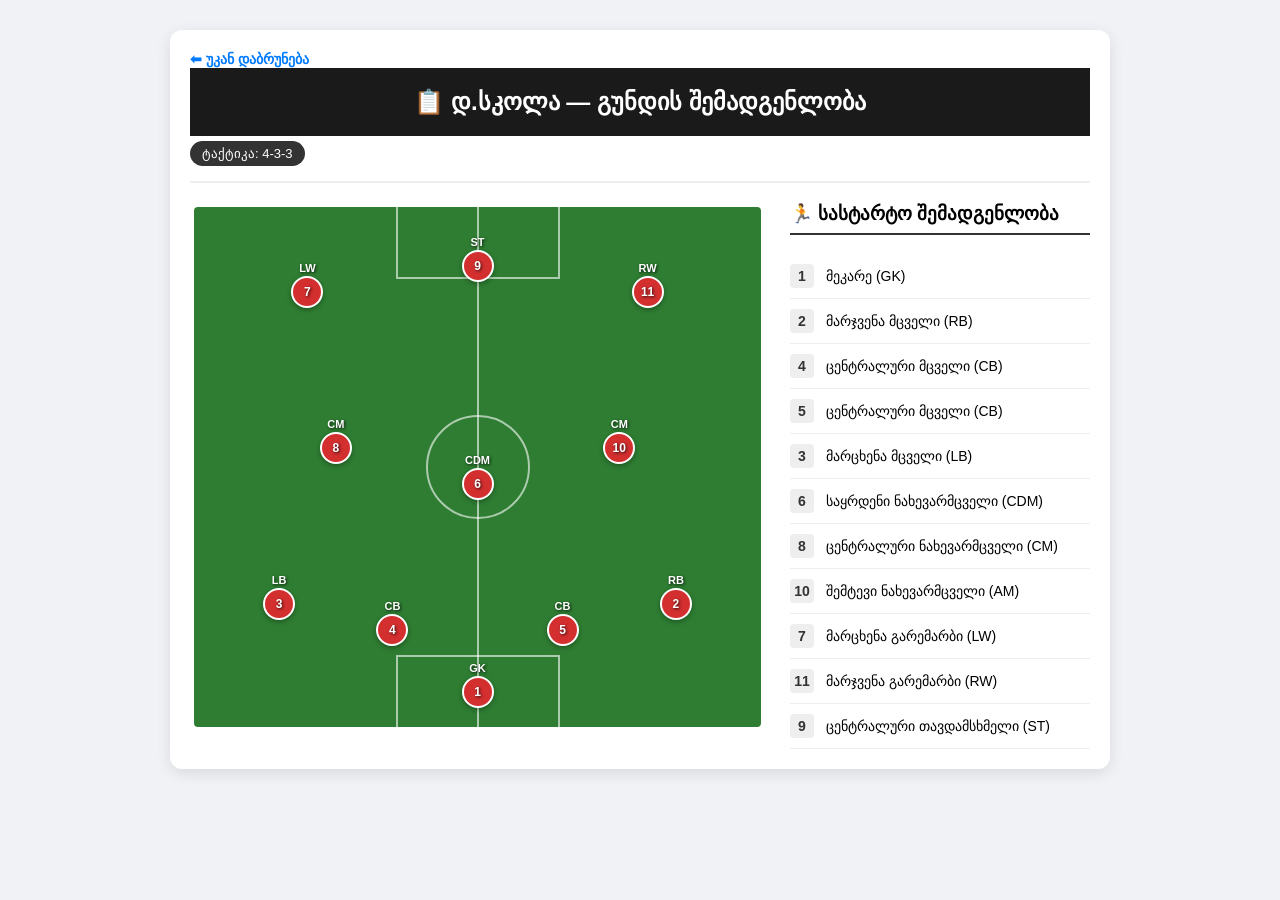
==== dinamo-school.html @ bb1ff4c6 "Create dinamo-school.html" ====
<!DOCTYPE html>
<html lang="ka">
<head>
    <meta charset="UTF-8">
    <meta name="viewport" content="width=device-width, initial-scale=1.0">
    <title>დ.სკოლა - შემადგენლობა</title>
    <link rel="stylesheet" href="style.css">
</head>
<body>

    <div class="team-profile-container">
        <div class="profile-header">
            <a href="index.html" class="back-btn">⬅ უკან დაბრუნება</a>
            <h2>📋 დ.სკოლა — გუნდის შემადგენლობა</h2>
            <p class="formation-badge">ტაქტიკა: 4-3-3</p>
        </div>

        <div class="profile-dashboard">
            <div class="pitch-container">
                <div class="football-pitch">
                    <div class="center-circle"></div>
                    <div class="penalty-area-top"></div>
                    <div class="penalty-area-bottom"></div>
                    
                    <div class="player-node" style="top: 15%; left: 20%;"><span>LW</span><div class="player-shirt">7</div></div>
                    <div class="player-node" style="top: 10%; left: 50%;"><span>ST</span><div class="player-shirt">9</div></div>
                    <div class="player-node" style="top: 15%; left: 80%;"><span>RW</span><div class="player-shirt">11</div></div>
                    <div class="player-node" style="top: 45%; left: 25%;"><span>CM</span><div class="player-shirt">8</div></div>
                    <div class="player-node" style="top: 52%; left: 50%;"><span>CDM</span><div class="player-shirt">6</div></div>
                    <div class="player-node" style="top: 45%; left: 75%;"><span>CM</span><div class="player-shirt">10</div></div>
                    <div class="player-node" style="top: 75%; left: 15%;"><span>LB</span><div class="player-shirt">3</div></div>
                    <div class="player-node" style="top: 80%; left: 35%;"><span>CB</span><div class="player-shirt">4</div></div>
                    <div class="player-node" style="top: 80%; left: 65%;"><span>CB</span><div class="player-shirt">5</div></div>
                    <div class="player-node" style="top: 75%; left: 85%;"><span>RB</span><div class="player-shirt">2</div></div>
                    <div class="player-node" style="top: 92%; left: 50%;"><span>GK</span><div class="player-shirt">1</div></div>
                </div>
            </div>

            <div class="roster-sidebar">
                <h3>🏃 სასტარტო შემადგენლობა</h3>
                <ul class="player-list">
                    <li><span class="num">1</span> მეკარე (GK)</li>
                    <li><span class="num">2</span> მარჯვენა მცველი (RB)</li>
                    <li><span class="num">4</span> ცენტრალური მცველი (CB)</li>
                    <li><span class="num">5</span> ცენტრალური მცველი (CB)</li>
                    <li><span class="num">3</span> მარცხენა მცველი (LB)</li>
                    <li><span class="num">6</span> საყრდენი ნახევარმცველი (CDM)</li>
                    <li><span class="num">8</span> ცენტრალური ნახევარმცველი (CM)</li>
                    <li><span class="num">10</span> შემტევი ნახევარმცველი (AM)</li>
                    <li><span class="num">7</span> მარცხენა გარემარბი (LW)</li>
                    <li><span class="num">11</span> მარჯვენა გარემარბი (RW)</li>
                    <li><span class="num">9</span> ცენტრალური თავდამსხმელი (ST)</li>
                </ul>
            </div>
        </div>
    </div>

</body>
</html>
---- style.css ----
body {
    background-color: #f0f2f5;
    margin: 0;
    padding: 10px;
}

.table-container {
    max-width: 600px;
    margin: 20px auto;
    font-family: Arial, sans-serif;
    box-shadow: 0 4px 15px rgba(0,0,0,0.1);
    border-radius: 10px;
    overflow-x: auto;
    -webkit-overflow-scrolling: touch;
}

h2 {
    text-align: center;
    background-color: #1a1a1a;
    color: white;
    margin: 0;
    padding: 20px;
}

.tournament-table {
    width: 100%;
    border-collapse: collapse;
    background: #fff;
    min-width: 500px;
}

.tournament-table th, .tournament-table td {
    padding: 12px 8px;
    text-align: center;
    border-bottom: 1px solid #eee;
    font-size: 14px;
}

.tournament-table th {
    background-color: #333;
    color: white;
    font-size: 13px;
    text-transform: uppercase;
}

.tournament-table .team-name {
    text-align: left;
    font-weight: bold;
    display: flex;
    align-items: center;
    gap: 10px;
    white-space: nowrap;
}

.tournament-table tbody tr:nth-child(even) {
    background-color: #f9f9f9;
}

.top-team { background-color: #e8f5e9 !important; }
.bottom-team { background-color: #ffebee !important; }

.team-logo {
    width: 25px;
    height: 25px;
    object-fit: contain;
    flex-shrink: 0;
}

/* ==========================================================================
   NEW WORK: TEAM SEPARATE PROFILES STYLE DESIGN
   ========================================================================== */
.team-link {
    color: #1a1a1a;
    text-decoration: none;
}
.team-link:hover {
    text-decoration: underline;
    color: #2e7d32;
}

.team-profile-container {
    max-width: 900px;
    margin: 20px auto;
    font-family: Arial, sans-serif;
    background: #ffffff;
    padding: 20px;
    border-radius: 12px;
    box-shadow: 0 4px 15px rgba(0,0,0,0.1);
}

.profile-header {
    border-bottom: 2px solid #eee;
    padding-bottom: 15px;
    margin-bottom: 20px;
}

.back-btn {
    text-decoration: none;
    color: #007bff;
    font-size: 14px;
    font-weight: bold;
}

.formation-badge {
    display: inline-block;
    background: #333;
    color: #fff;
    padding: 5px 12px;
    border-radius: 20px;
    font-size: 13px;
    margin: 5px 0 0 0;
}

.profile-dashboard {
    display: flex;
    gap: 25px;
    flex-wrap: wrap;
}

.pitch-container {
    flex: 1;
    min-width: 320px;
    background: #2e7d32;
    border: 4px solid #ffffff;
    border-radius: 8px;
    position: relative;
    height: 520px;
    overflow: hidden;
}

.football-pitch {
    position: relative;
    width: 100%;
    height: 100%;
}

.center-circle {
    position: absolute;
    top: 50%; left: 50%;
    width: 100px; height: 100px;
    border: 2px solid rgba(255,255,255,0.6);
    border-radius: 50%;
    transform: translate(-50%, -50%);
}
.center-circle::after {
    content: '';
    position: absolute;
    top: 50%; left: 50%;
    width: 2px; height: 100%;
    background: rgba(255,255,255,0.6);
    transform: translate(-50%, -50%) scaleY(10);
}

.penalty-area-top {
    position: absolute;
    top: 0; left: 50%;
    width: 160px; height: 70px;
    border: 2px solid rgba(255,255,255,0.6);
    border-top: none;
    transform: translateX(-50%);
}

.penalty-area-bottom {
    position: absolute;
    bottom: 0; left: 50%;
    width: 160px; height: 70px;
    border: 2px solid rgba(255,255,255,0.6);
    border-bottom: none;
    transform: translateX(-50%);
}

.player-node {
    position: absolute;
    transform: translate(-50%, -50%);
    text-align: center;
    color: white;
    font-size: 11px;
    font-weight: bold;
    text-shadow: 1px 1px 3px rgba(0,0,0,0.8);
}

.player-shirt {
    width: 28px;
    height: 28px;
    background: #d32f2f;
    border: 2px solid white;
    border-radius: 50%;
    display: flex;
    align-items: center;
    justify-content: center;
    margin: 2px auto 0 auto;
    font-size: 12px;
    box-shadow: 0 2px 5px rgba(0,0,0,0.3);
}

.roster-sidebar {
    width: 300px;
}

.roster-sidebar h3 {
    margin-top: 0;
    border-bottom: 2px solid #333;
    padding-bottom: 8px;
}

.player-list {
    list-style: none;
    padding: 0;
    margin: 0;
}

.player-list li {
    padding: 10px 0;
    border-bottom: 1px solid #eee;
    font-size: 14px;
    display: flex;
    align-items: center;
}

.player-list .num {
    background: #eee;
    width: 24px;
    height: 24px;
    border-radius: 4px;
    display: inline-flex;
    align-items: center;
    justify-content: center;
    margin-right: 12px;
    font-weight: bold;
    color: #333;
}
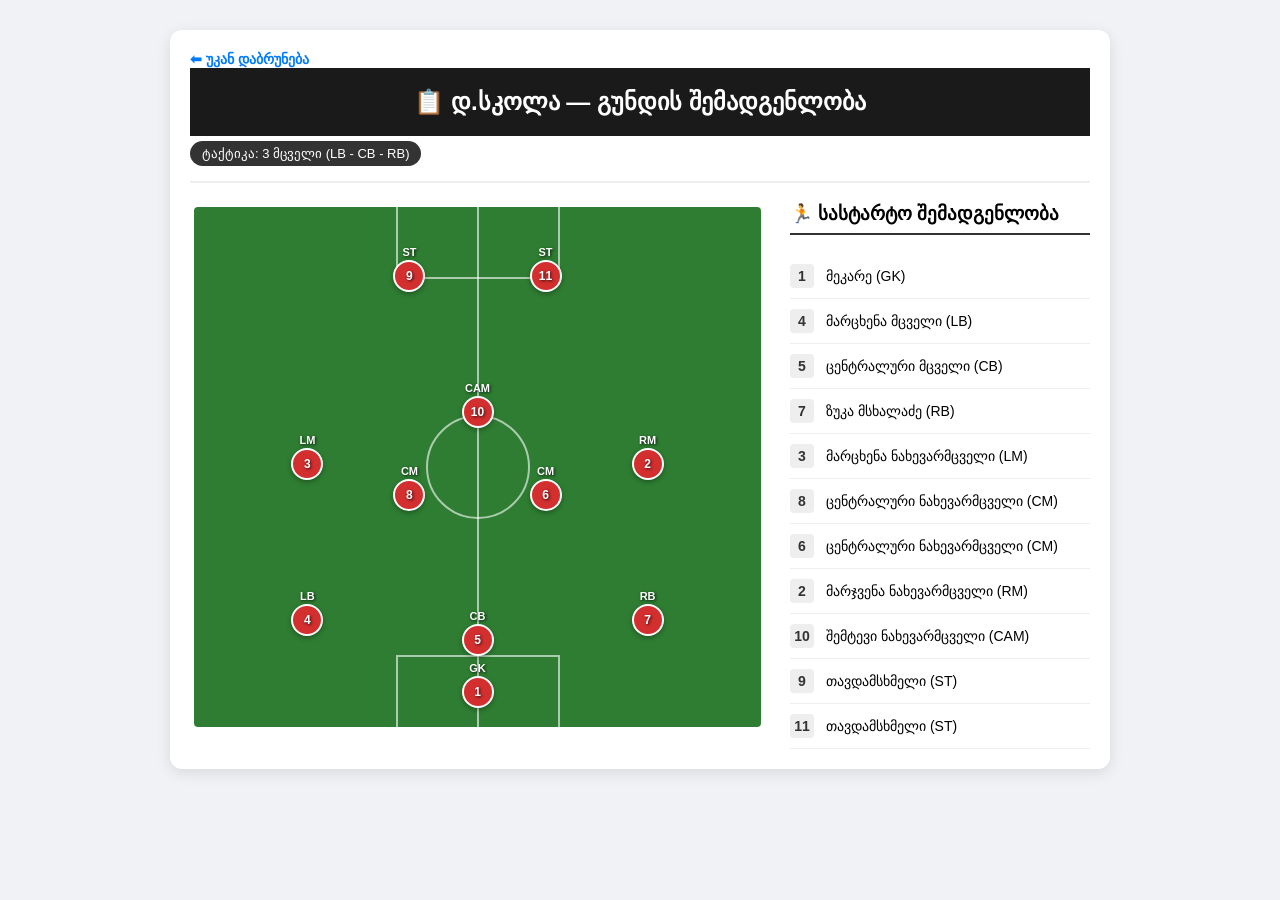
==== commit 60c6f25d: "Update dinamo-school.html" ====
--- a/dinamo-school.html
+++ b/dinamo-school.html
@@ -12,7 +12,7 @@
         <div class="profile-header">
             <a href="index.html" class="back-btn">⬅ უკან დაბრუნება</a>
             <h2>📋 დ.სკოლა — გუნდის შემადგენლობა</h2>
-            <p class="formation-badge">ტაქტიკა: 4-3-3</p>
+            <p class="formation-badge">ტაქტიკა: 3 მცველი (LB - CB - RB)</p>
         </div>
 
         <div class="profile-dashboard">
@@ -22,16 +22,19 @@
                     <div class="penalty-area-top"></div>
                     <div class="penalty-area-bottom"></div>
                     
-                    <div class="player-node" style="top: 15%; left: 20%;"><span>LW</span><div class="player-shirt">7</div></div>
-                    <div class="player-node" style="top: 10%; left: 50%;"><span>ST</span><div class="player-shirt">9</div></div>
-                    <div class="player-node" style="top: 15%; left: 80%;"><span>RW</span><div class="player-shirt">11</div></div>
-                    <div class="player-node" style="top: 45%; left: 25%;"><span>CM</span><div class="player-shirt">8</div></div>
-                    <div class="player-node" style="top: 52%; left: 50%;"><span>CDM</span><div class="player-shirt">6</div></div>
-                    <div class="player-node" style="top: 45%; left: 75%;"><span>CM</span><div class="player-shirt">10</div></div>
-                    <div class="player-node" style="top: 75%; left: 15%;"><span>LB</span><div class="player-shirt">3</div></div>
-                    <div class="player-node" style="top: 80%; left: 35%;"><span>CB</span><div class="player-shirt">4</div></div>
-                    <div class="player-node" style="top: 80%; left: 65%;"><span>CB</span><div class="player-shirt">5</div></div>
-                    <div class="player-node" style="top: 75%; left: 85%;"><span>RB</span><div class="player-shirt">2</div></div>
+                    <div class="player-node" style="top: 12%; left: 38%;"><span>ST</span><div class="player-shirt">9</div></div>
+                    <div class="player-node" style="top: 12%; left: 62%;"><span>ST</span><div class="player-shirt">11</div></div>
+                    
+                    <div class="player-node" style="top: 38%; left: 50%;"><span>CAM</span><div class="player-shirt">10</div></div>
+                    <div class="player-node" style="top: 48%; left: 20%;"><span>LM</span><div class="player-shirt">3</div></div>
+                    <div class="player-node" style="top: 54%; left: 38%;"><span>CM</span><div class="player-shirt">8</div></div>
+                    <div class="player-node" style="top: 54%; left: 62%;"><span>CM</span><div class="player-shirt">6</div></div>
+                    <div class="player-node" style="top: 48%; left: 80%;"><span>RM</span><div class="player-shirt">2</div></div>
+                    
+                    <div class="player-node" style="top: 78%; left: 20%;"><span>LB</span><div class="player-shirt">4</div></div>
+                    <div class="player-node" style="top: 82%; left: 50%;"><span>CB</span><div class="player-shirt">5</div></div>
+                    <div class="player-node" style="top: 78%; left: 80%;"><span>RB</span><div class="player-shirt">7</div></div>
+                    
                     <div class="player-node" style="top: 92%; left: 50%;"><span>GK</span><div class="player-shirt">1</div></div>
                 </div>
             </div>
@@ -40,16 +43,16 @@
                 <h3>🏃 სასტარტო შემადგენლობა</h3>
                 <ul class="player-list">
                     <li><span class="num">1</span> მეკარე (GK)</li>
-                    <li><span class="num">2</span> მარჯვენა მცველი (RB)</li>
-                    <li><span class="num">4</span> ცენტრალური მცველი (CB)</li>
+                    <li><span class="num">4</span> მარცხენა მცველი (LB)</li>
                     <li><span class="num">5</span> ცენტრალური მცველი (CB)</li>
-                    <li><span class="num">3</span> მარცხენა მცველი (LB)</li>
-                    <li><span class="num">6</span> საყრდენი ნახევარმცველი (CDM)</li>
+                    <li><span class="num">7</span> ზუკა მსხალაძე (RB)</li>
+                    <li><span class="num">3</span> მარცხენა ნახევარმცველი (LM)</li>
                     <li><span class="num">8</span> ცენტრალური ნახევარმცველი (CM)</li>
-                    <li><span class="num">10</span> შემტევი ნახევარმცველი (AM)</li>
-                    <li><span class="num">7</span> მარცხენა გარემარბი (LW)</li>
-                    <li><span class="num">11</span> მარჯვენა გარემარბი (RW)</li>
-                    <li><span class="num">9</span> ცენტრალური თავდამსხმელი (ST)</li>
+                    <li><span class="num">6</span> ცენტრალური ნახევარმცველი (CM)</li>
+                    <li><span class="num">2</span> მარჯვენა ნახევარმცველი (RM)</li>
+                    <li><span class="num">10</span> შემტევი ნახევარმცველი (CAM)</li>
+                    <li><span class="num">9</span> თავდამსხმელი (ST)</li>
+                    <li><span class="num">11</span> თავდამსხმელი (ST)</li>
                 </ul>
             </div>
         </div>
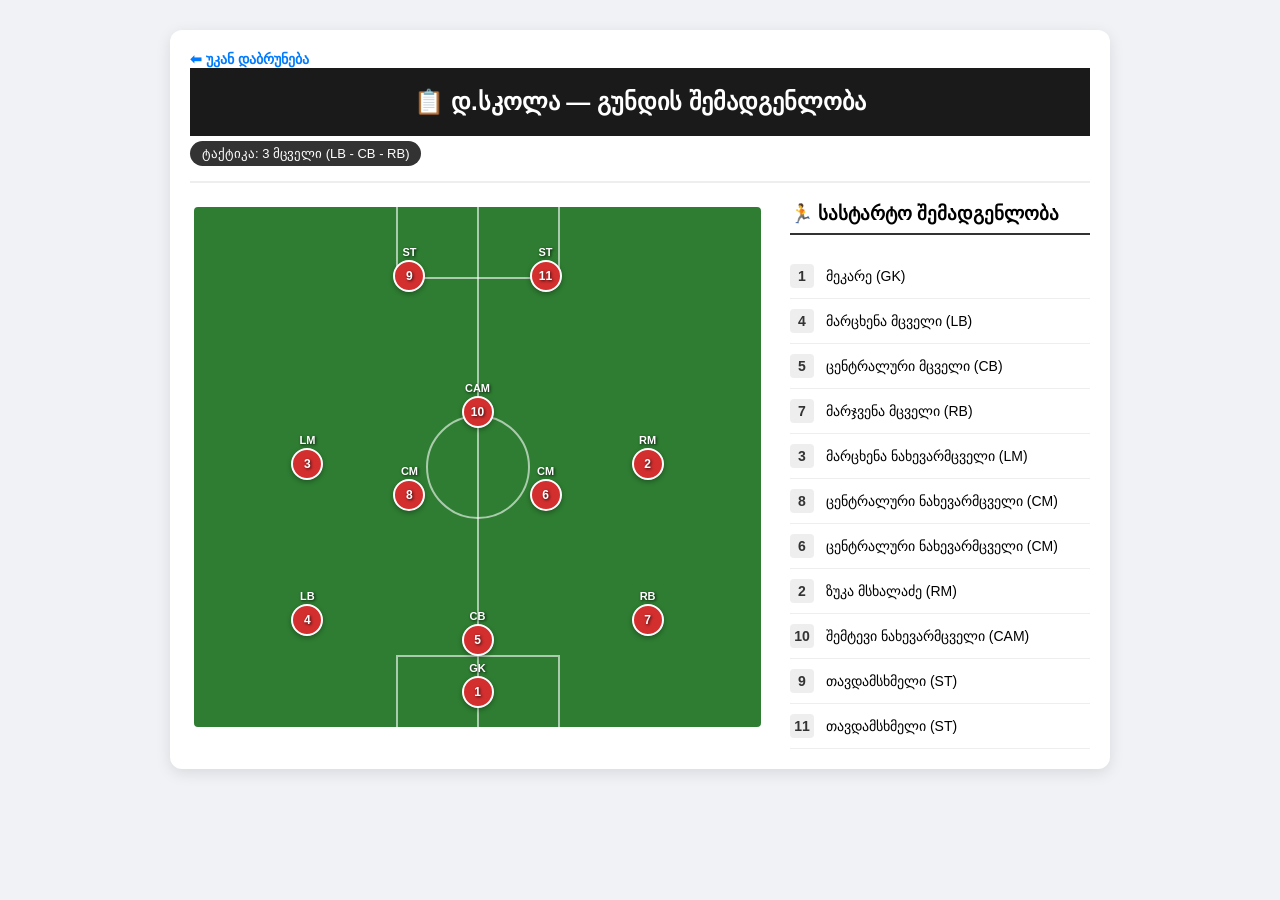
==== commit 9679aaab: "Update dinamo-school.html" ====
--- a/dinamo-school.html
+++ b/dinamo-school.html
@@ -45,11 +45,11 @@
                     <li><span class="num">1</span> მეკარე (GK)</li>
                     <li><span class="num">4</span> მარცხენა მცველი (LB)</li>
                     <li><span class="num">5</span> ცენტრალური მცველი (CB)</li>
-                    <li><span class="num">7</span> ზუკა მსხალაძე (RB)</li>
+                    <li><span class="num">7</span> მარჯვენა მცველი (RB)</li>
                     <li><span class="num">3</span> მარცხენა ნახევარმცველი (LM)</li>
                     <li><span class="num">8</span> ცენტრალური ნახევარმცველი (CM)</li>
                     <li><span class="num">6</span> ცენტრალური ნახევარმცველი (CM)</li>
-                    <li><span class="num">2</span> მარჯვენა ნახევარმცველი (RM)</li>
+                    <li><span class="num">2</span> ზუკა მსხალაძე (RM)</li>
                     <li><span class="num">10</span> შემტევი ნახევარმცველი (CAM)</li>
                     <li><span class="num">9</span> თავდამსხმელი (ST)</li>
                     <li><span class="num">11</span> თავდამსხმელი (ST)</li>
